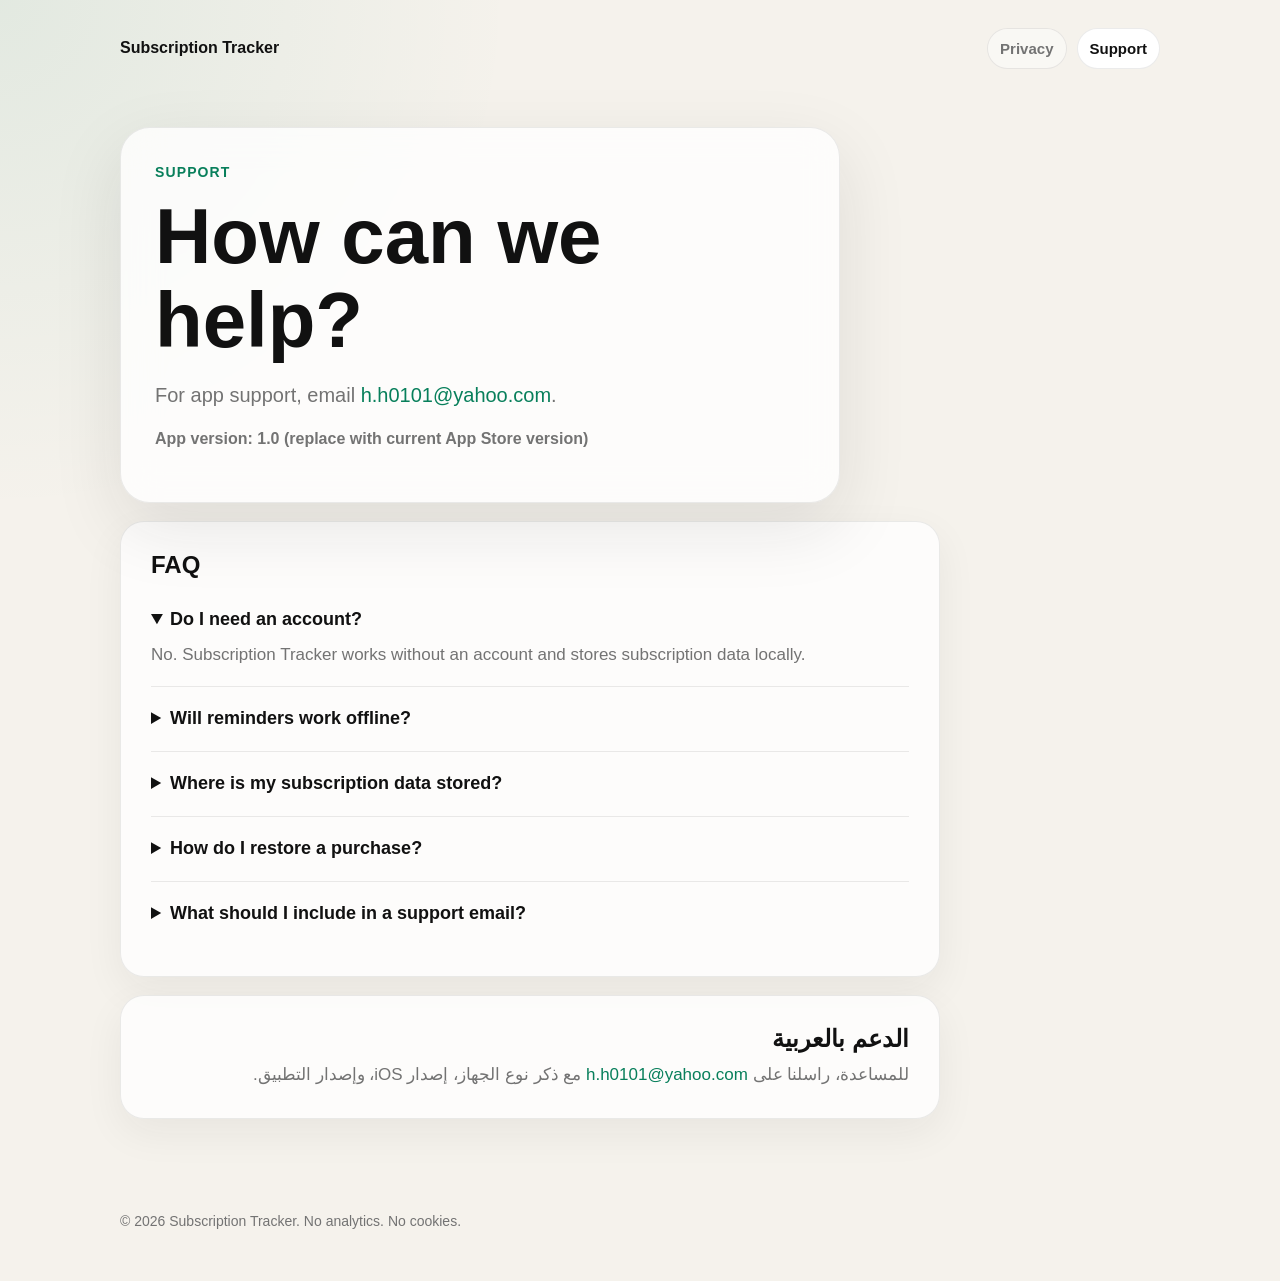
==== support.html @ d1b42d74 "Add files via upload" ====
<!doctype html>
<html lang="en">
<head>
  <meta charset="utf-8">
  <meta name="viewport" content="width=device-width, initial-scale=1">
  <title>Support - Subscription Tracker</title>
  <meta name="description" content="Support page for Subscription Tracker.">
  <link rel="stylesheet" href="styles.css">
</head>
<body>
  <main class="page">
    <nav class="nav" aria-label="Main navigation">
      <a class="brand" href="index.html">Subscription Tracker</a>
      <div class="links">
        <a href="privacy.html">Privacy</a>
        <a aria-current="page" href="support.html">Support</a>
      </div>
    </nav>

    <section class="hero compact">
      <p class="eyebrow">Support</p>
      <h1>How can we help?</h1>
      <p class="lead">
        For app support, email
        <a href="mailto:h.h0101@yahoo.com">h.h0101@yahoo.com</a>.
      </p>
      <p class="meta">App version: 1.0 (replace with current App Store version)</p>
    </section>

    <section class="faq" aria-label="Frequently asked questions">
      <h2>FAQ</h2>

      <details open>
        <summary>Do I need an account?</summary>
        <p>No. Subscription Tracker works without an account and stores subscription data locally.</p>
      </details>

      <details>
        <summary>Will reminders work offline?</summary>
        <p>Yes. Payment reminders use iOS local notifications scheduled on your device.</p>
      </details>

      <details>
        <summary>Where is my subscription data stored?</summary>
        <p>Your subscription data is stored locally on your device. Widgets use local App Group data.</p>
      </details>

      <details>
        <summary>How do I restore a purchase?</summary>
        <p>Open Settings in the app, then tap Restore Purchase.</p>
      </details>

      <details>
        <summary>What should I include in a support email?</summary>
        <p>Please include your device model, iOS version, app version, and a short description of the issue.</p>
      </details>
    </section>

    <section class="arabic" lang="ar" dir="rtl" aria-label="Arabic support">
      <h2>الدعم بالعربية</h2>
      <p>
        للمساعدة، راسلنا على
        <a href="mailto:h.h0101@yahoo.com">h.h0101@yahoo.com</a>
        مع ذكر نوع الجهاز، إصدار iOS، وإصدار التطبيق.
      </p>
    </section>
  </main>

  <footer class="footer">
    <p>© 2026 Subscription Tracker. No analytics. No cookies.</p>
  </footer>
</body>
</html>
---- styles.css ----
:root {
  color-scheme: light dark;
  --bg: #f5f2ec;
  --surface: rgba(255, 255, 255, 0.78);
  --surface-strong: #ffffff;
  --text: #111111;
  --muted: #737373;
  --line: rgba(0, 0, 0, 0.08);
  --accent: #087f5b;
  --accent-soft: rgba(8, 127, 91, 0.12);
  --shadow: 0 24px 70px rgba(30, 30, 30, 0.10);
  font-family: -apple-system, BlinkMacSystemFont, "SF Pro Display", "SF Pro Text", "Segoe UI", sans-serif;
}

* {
  box-sizing: border-box;
}

body {
  margin: 0;
  background:
    radial-gradient(circle at top left, rgba(8, 127, 91, 0.08), transparent 32rem),
    var(--bg);
  color: var(--text);
  line-height: 1.55;
}

a {
  color: var(--accent);
  text-decoration: none;
}

a:hover {
  text-decoration: underline;
}

.page {
  width: min(1040px, calc(100% - 32px));
  margin: 0 auto;
  padding: 28px 0 56px;
}

.nav {
  display: flex;
  align-items: center;
  justify-content: space-between;
  gap: 18px;
  margin-bottom: 58px;
}

.brand {
  color: var(--text);
  font-weight: 800;
  letter-spacing: 0;
}

.links {
  display: flex;
  gap: 10px;
  flex-wrap: wrap;
}

.links a {
  color: var(--muted);
  font-size: 15px;
  font-weight: 650;
  padding: 8px 12px;
  border: 1px solid var(--line);
  border-radius: 999px;
  background: rgba(255, 255, 255, 0.45);
}

.links a[aria-current="page"] {
  color: var(--text);
  background: var(--surface-strong);
}

.hero {
  max-width: 780px;
  padding: 34px;
  border: 1px solid var(--line);
  border-radius: 30px;
  background: var(--surface);
  box-shadow: var(--shadow);
  backdrop-filter: blur(18px);
}

.hero.compact {
  max-width: 720px;
}

.eyebrow {
  margin: 0 0 10px;
  color: var(--accent);
  font-size: 14px;
  font-weight: 800;
  text-transform: uppercase;
  letter-spacing: 0.08em;
}

h1,
h2 {
  letter-spacing: 0;
  line-height: 1.08;
}

h1 {
  max-width: 760px;
  margin: 0;
  font-size: clamp(42px, 7vw, 78px);
}

h2 {
  margin: 0 0 10px;
  font-size: 24px;
}

.lead {
  max-width: 660px;
  margin: 18px 0 0;
  color: var(--muted);
  font-size: 20px;
  font-weight: 500;
}

.meta,
.updated {
  color: var(--muted);
  font-weight: 600;
}

.actions {
  display: flex;
  gap: 12px;
  flex-wrap: wrap;
  margin-top: 30px;
}

.button {
  display: inline-flex;
  align-items: center;
  justify-content: center;
  min-height: 48px;
  padding: 0 18px;
  border-radius: 999px;
  font-weight: 800;
}

.button.primary {
  color: #fff;
  background: var(--accent);
}

.button.secondary {
  color: var(--text);
  background: var(--surface-strong);
  border: 1px solid var(--line);
}

.grid {
  display: grid;
  grid-template-columns: repeat(3, 1fr);
  gap: 16px;
  margin-top: 18px;
}

.card,
.document,
.faq,
.arabic {
  border: 1px solid var(--line);
  border-radius: 24px;
  background: var(--surface);
  box-shadow: 0 14px 40px rgba(30, 30, 30, 0.06);
}

.card {
  padding: 22px;
}

.icon {
  display: inline-grid;
  width: 36px;
  height: 36px;
  place-items: center;
  margin-bottom: 20px;
  border-radius: 12px;
  color: var(--accent);
  background: var(--accent-soft);
  font-weight: 900;
}

.card p,
.document p,
.faq p,
.arabic p {
  color: var(--muted);
  font-size: 17px;
  margin: 0;
}

.document,
.faq,
.arabic {
  max-width: 820px;
  padding: 30px;
  margin-top: 18px;
}

.document section {
  padding-top: 24px;
  margin-top: 24px;
  border-top: 1px solid var(--line);
}

.document h1 {
  font-size: clamp(38px, 6vw, 64px);
}

.faq details {
  padding: 18px 0;
  border-top: 1px solid var(--line);
}

.faq details:first-of-type {
  border-top: 0;
}

.faq summary {
  cursor: pointer;
  font-size: 18px;
  font-weight: 800;
}

.faq details p {
  margin-top: 8px;
}

.arabic {
  text-align: right;
}

.arabic .eyebrow {
  letter-spacing: 0;
}

.footer {
  width: min(1040px, calc(100% - 32px));
  margin: 0 auto;
  padding: 22px 0 34px;
  color: var(--muted);
  font-size: 14px;
}

@media (max-width: 760px) {
  .page {
    width: min(100% - 22px, 1040px);
    padding-top: 18px;
  }

  .nav {
    align-items: flex-start;
    flex-direction: column;
    margin-bottom: 28px;
  }

  .hero,
  .document,
  .faq,
  .arabic {
    padding: 22px;
    border-radius: 24px;
  }

  .grid {
    grid-template-columns: 1fr;
  }

  .lead {
    font-size: 17px;
  }
}

@media (prefers-color-scheme: dark) {
  :root {
    --bg: #11130f;
    --surface: rgba(28, 31, 27, 0.82);
    --surface-strong: #20241f;
    --text: #f4f4ef;
    --muted: #a5aaa2;
    --line: rgba(255, 255, 255, 0.10);
    --accent: #34c28a;
    --accent-soft: rgba(52, 194, 138, 0.14);
    --shadow: 0 24px 70px rgba(0, 0, 0, 0.34);
  }

  .links a {
    background: rgba(255, 255, 255, 0.04);
  }
}
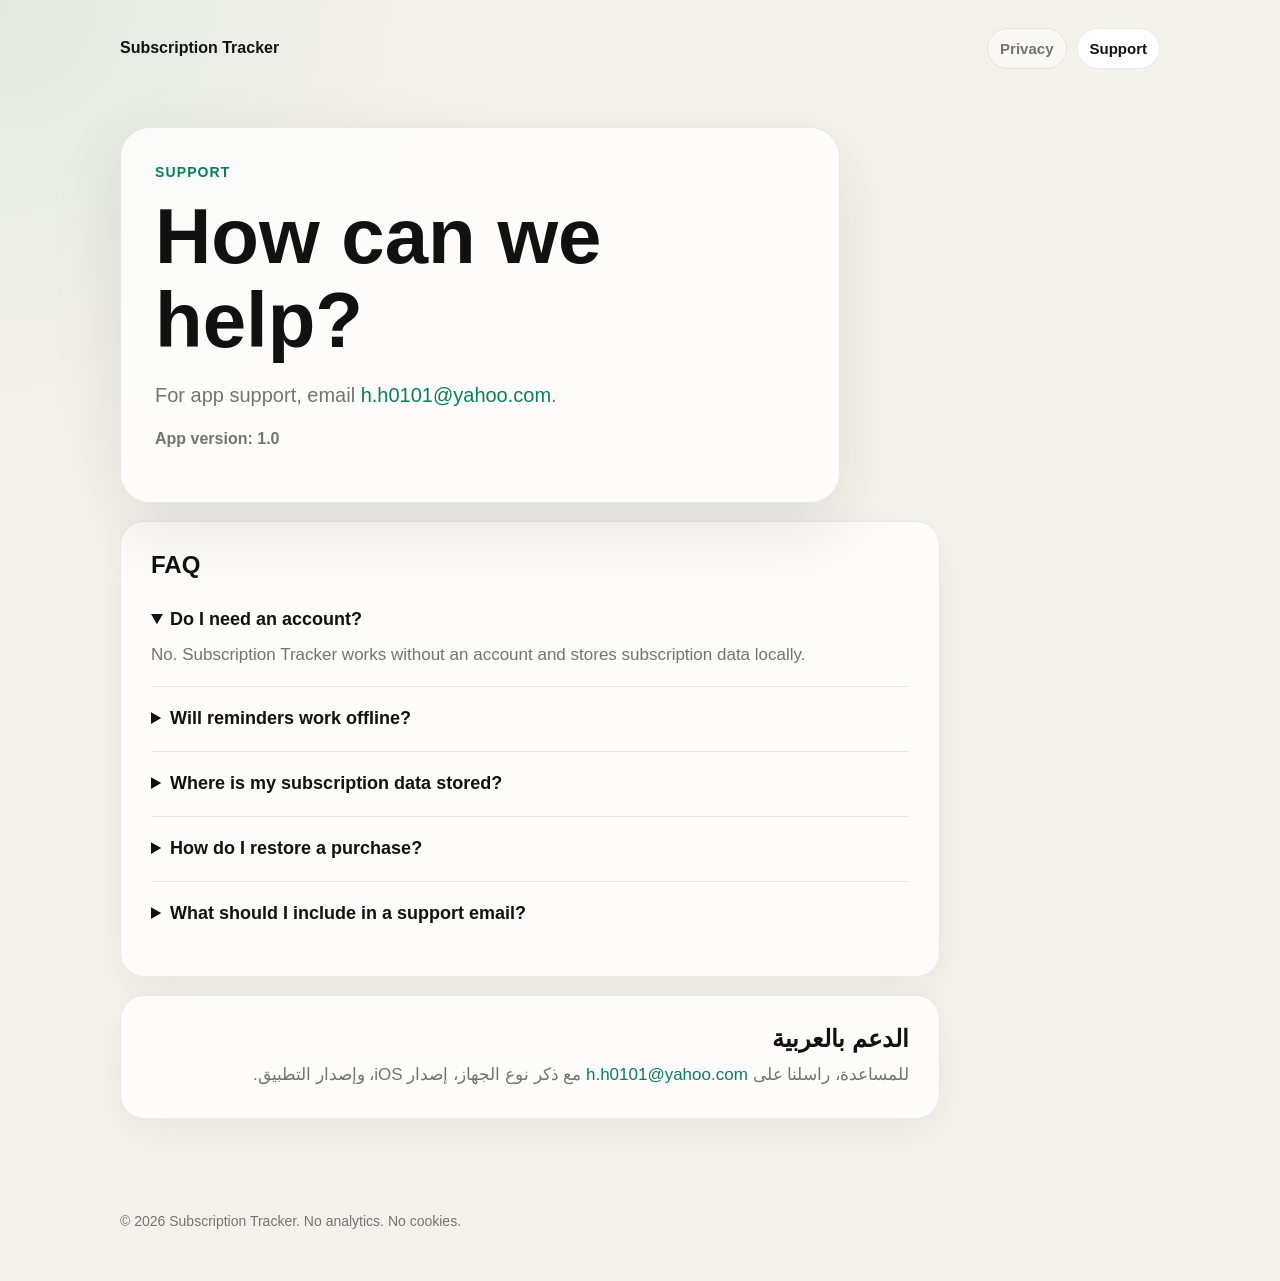
==== commit 4f81fe23: "Update support.html" ====
--- a/support.html
+++ b/support.html
@@ -24,7 +24,7 @@
         For app support, email
         <a href="mailto:h.h0101@yahoo.com">h.h0101@yahoo.com</a>.
       </p>
-      <p class="meta">App version: 1.0 (replace with current App Store version)</p>
+      <p class="meta">App version: 1.0</p>
     </section>
 
     <section class="faq" aria-label="Frequently asked questions">
